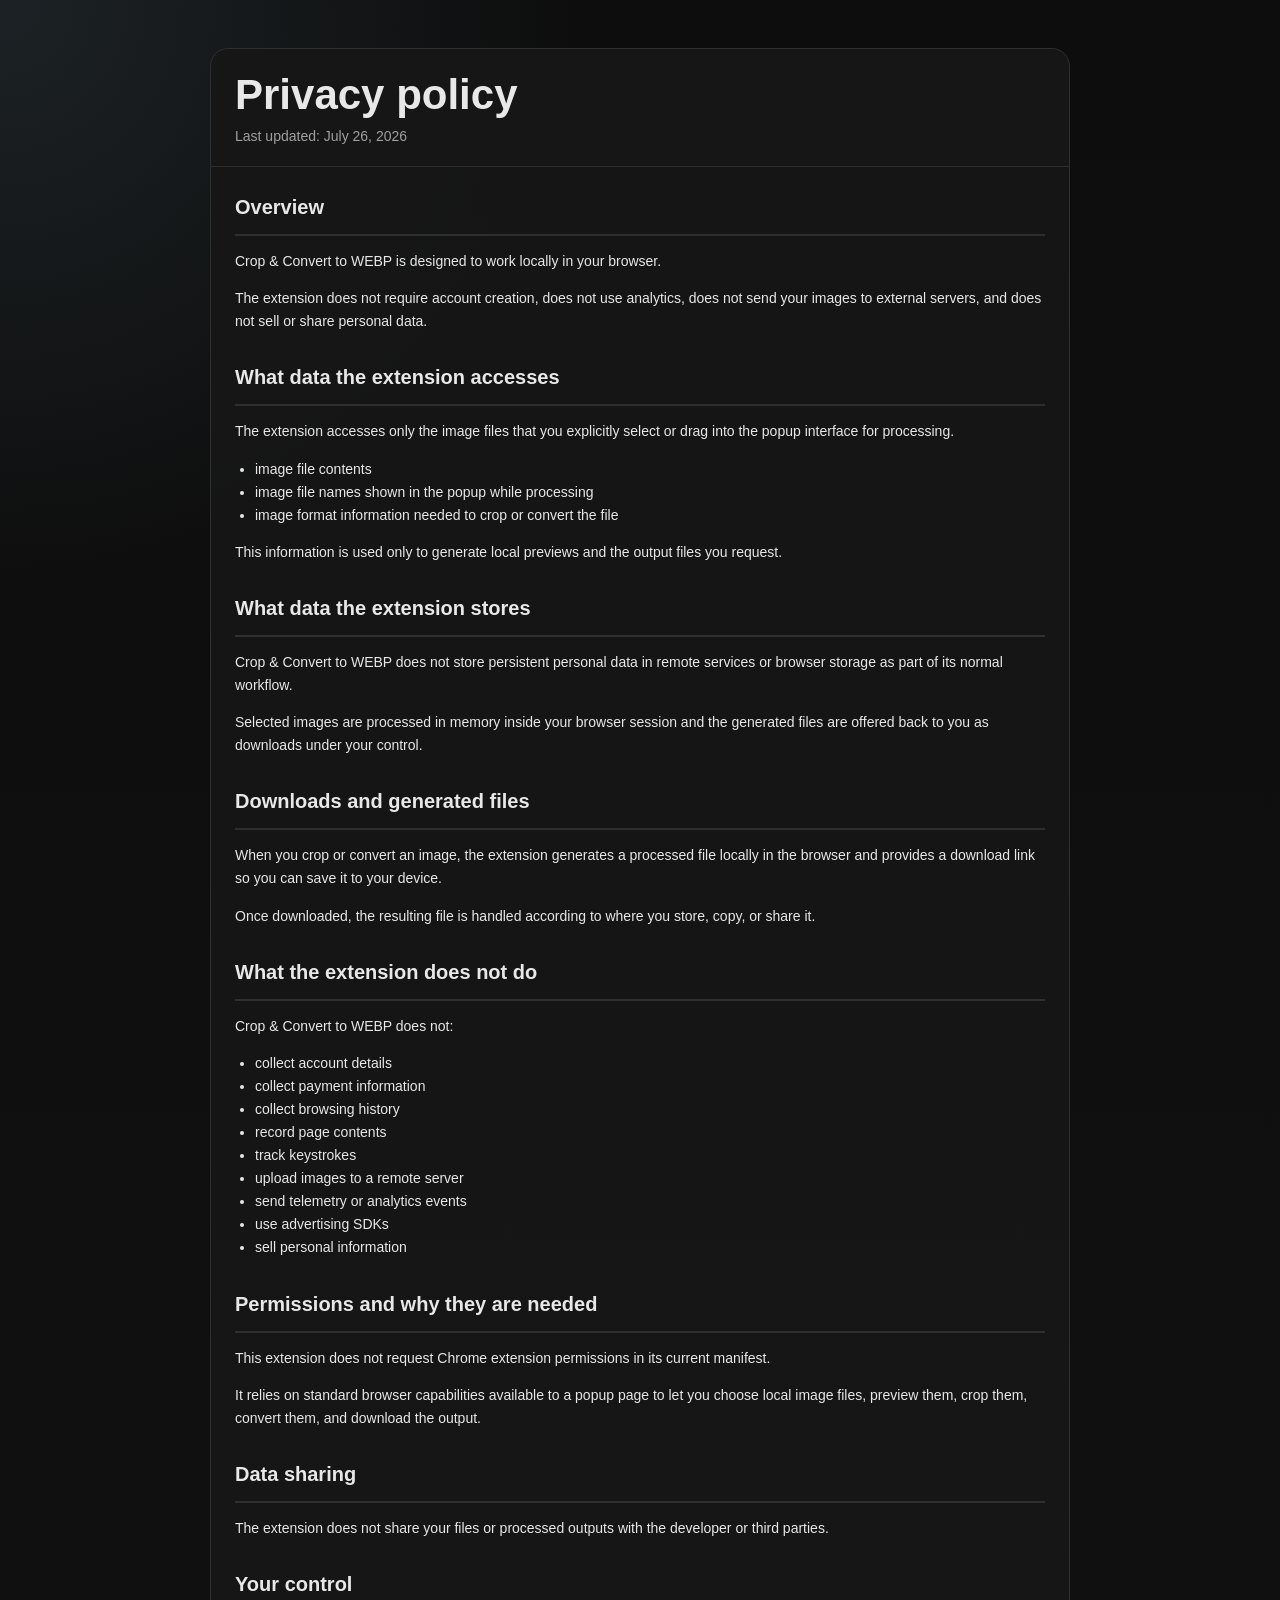
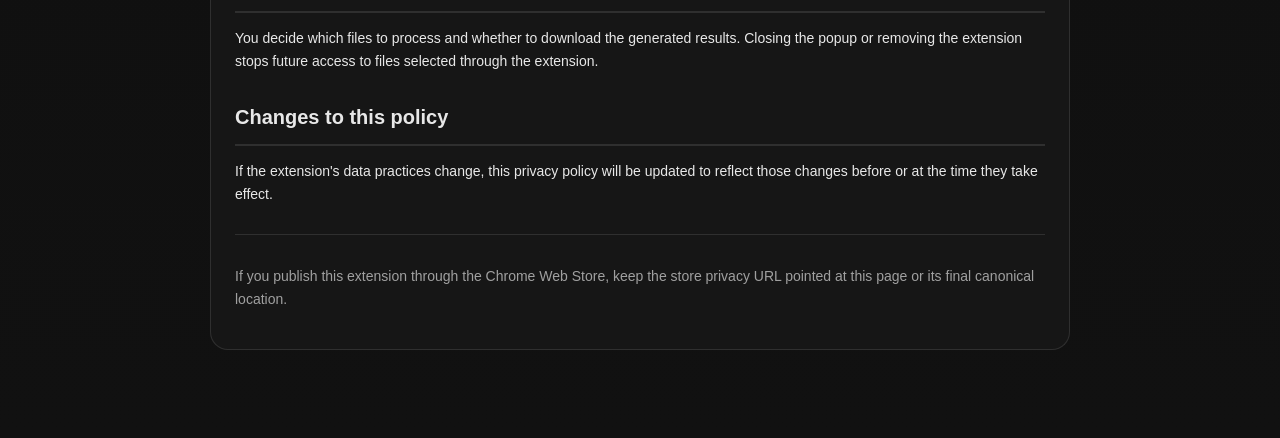
==== docs/privacy/index.html @ 6e44d139 "Add privacy pages" ====
<!doctype html>
<html lang="en">
  <head>
    <meta charset="UTF-8" />
    <meta name="viewport" content="width=device-width, initial-scale=1.0" />
    <title>Privacy policy | Crop & Convert to WEBP</title>
    <meta name="robots" content="noindex, nofollow" />
    <meta name="googlebot" content="noindex, nofollow" />
    <meta
      name="description"
      content="Privacy policy for Crop & Convert to WEBP, a Chrome extension that crops and converts images locally in your browser."
    />
    <style>
      :root {
        --bg: #0d0d0d;
        --panel: #171717;
        --panel-2: #202020;
        --ink: #e8e8e8;
        --muted: #a0a0a0;
        --line: #2f2f2f;
        --accent: #6b8fa3;
      }

      * {
        box-sizing: border-box;
      }

      body {
        margin: 0;
        background:
          radial-gradient(circle at top left, rgba(107, 143, 163, 0.16), transparent 24%),
          linear-gradient(180deg, #0d0d0d 0%, #111111 100%);
        color: var(--ink);
        font-family: "JetBrains Mono", "IBM Plex Sans", "Consolas", sans-serif;
        line-height: 1.65;
      }

      .shell {
        width: min(860px, calc(100vw - 32px));
        margin: 48px auto;
        padding: 0 0 40px;
      }

      .hero {
        padding: 24px 24px 18px;
        border: 1px solid var(--line);
        border-radius: 18px 18px 0 0;
        background: rgba(23, 23, 23, 0.94);
      }

      .hero h1 {
        margin: 0 0 8px;
        font-size: clamp(30px, 5vw, 42px);
        line-height: 1.05;
      }

      .hero p {
        margin: 0;
        color: var(--muted);
        font-size: 14px;
      }

      .policy {
        padding: 24px;
        border: 1px solid var(--line);
        border-top: 0;
        border-radius: 0 0 18px 18px;
        background: rgba(23, 23, 23, 0.9);
      }

      h2 {
        margin: 28px 0 10px;
        font-size: 20px;
      }

      h3 {
        margin: 22px 0 8px;
        font-size: 16px;
      }

      p,
      li {
        font-size: 14px;
      }

      ul {
        margin: 8px 0 0;
        padding-left: 20px;
      }

      code {
        padding: 1px 5px;
        border: 1px solid var(--line);
        border-radius: 5px;
        background: var(--panel-2);
        color: var(--ink);
        font-family: inherit;
        font-size: 13px;
      }

      .footer {
        margin-top: 28px;
        padding-top: 16px;
        border-top: 1px solid var(--line);
        color: var(--muted);
        font-size: 12px;
      }

      a {
        color: #d8e4eb;
      }

      @media (max-width: 640px) {
        .shell {
          margin: 20px auto;
        }

        .hero,
        .policy {
          padding: 18px;
        }
      }
    </style>
  </head>
  <body>
    <main class="shell">
      <section class="hero">
        <h1>Privacy policy</h1>
        <p>Last updated: July 26, 2026</p>
      </section>

      <article class="policy">
        <h2 style="margin-top: 0px">Overview</h2>
        <hr style="border: 1px solid var(--line);" />
        <p>
          Crop &amp; Convert to WEBP is designed to work locally in your browser.
        </p>
        <p>
          The extension does not require account creation, does not use analytics,
          does not send your images to external servers, and does not sell or share
          personal data.
        </p>

        <h2>What data the extension accesses</h2>
        <hr style="border: 1px solid var(--line);" />
        <p>
          The extension accesses only the image files that you explicitly select
          or drag into the popup interface for processing.
        </p>
        <ul>
          <li>image file contents</li>
          <li>image file names shown in the popup while processing</li>
          <li>image format information needed to crop or convert the file</li>
        </ul>
        <p>
          This information is used only to generate local previews and the output
          files you request.
        </p>

        <h2>What data the extension stores</h2>
        <hr style="border: 1px solid var(--line);" />
        <p>
          Crop &amp; Convert to WEBP does not store persistent personal data in
          remote services or browser storage as part of its normal workflow.
        </p>
        <p>
          Selected images are processed in memory inside your browser session and
          the generated files are offered back to you as downloads under your
          control.
        </p>

        <h2>Downloads and generated files</h2>
        <hr style="border: 1px solid var(--line);" />
        <p>
          When you crop or convert an image, the extension generates a processed
          file locally in the browser and provides a download link so you can save
          it to your device.
        </p>
        <p>
          Once downloaded, the resulting file is handled according to where you
          store, copy, or share it.
        </p>

        <h2>What the extension does not do</h2>
        <hr style="border: 1px solid var(--line);" />
        <p>Crop &amp; Convert to WEBP does not:</p>
        <ul>
          <li>collect account details</li>
          <li>collect payment information</li>
          <li>collect browsing history</li>
          <li>record page contents</li>
          <li>track keystrokes</li>
          <li>upload images to a remote server</li>
          <li>send telemetry or analytics events</li>
          <li>use advertising SDKs</li>
          <li>sell personal information</li>
        </ul>

        <h2>Permissions and why they are needed</h2>
        <hr style="border: 1px solid var(--line);" />
        <p>
          This extension does not request Chrome extension permissions in its
          current manifest.
        </p>
        <p>
          It relies on standard browser capabilities available to a popup page to
          let you choose local image files, preview them, crop them, convert them,
          and download the output.
        </p>

        <h2>Data sharing</h2>
        <hr style="border: 1px solid var(--line);" />
        <p>
          The extension does not share your files or processed outputs with the
          developer or third parties.
        </p>

        <h2>Your control</h2>
        <hr style="border: 1px solid var(--line);" />
        <p>
          You decide which files to process and whether to download the generated
          results. Closing the popup or removing the extension stops future access
          to files selected through the extension.
        </p>

        <h2>Changes to this policy</h2>
        <hr style="border: 1px solid var(--line);" />
        <p>
          If the extension's data practices change, this privacy policy will be
          updated to reflect those changes before or at the time they take effect.
        </p>

        <div class="footer">
          <p>
            If you publish this extension through the Chrome Web Store, keep the
            store privacy URL pointed at this page or its final canonical location.
          </p>
        </div>
      </article>
    </main>
  </body>
</html>
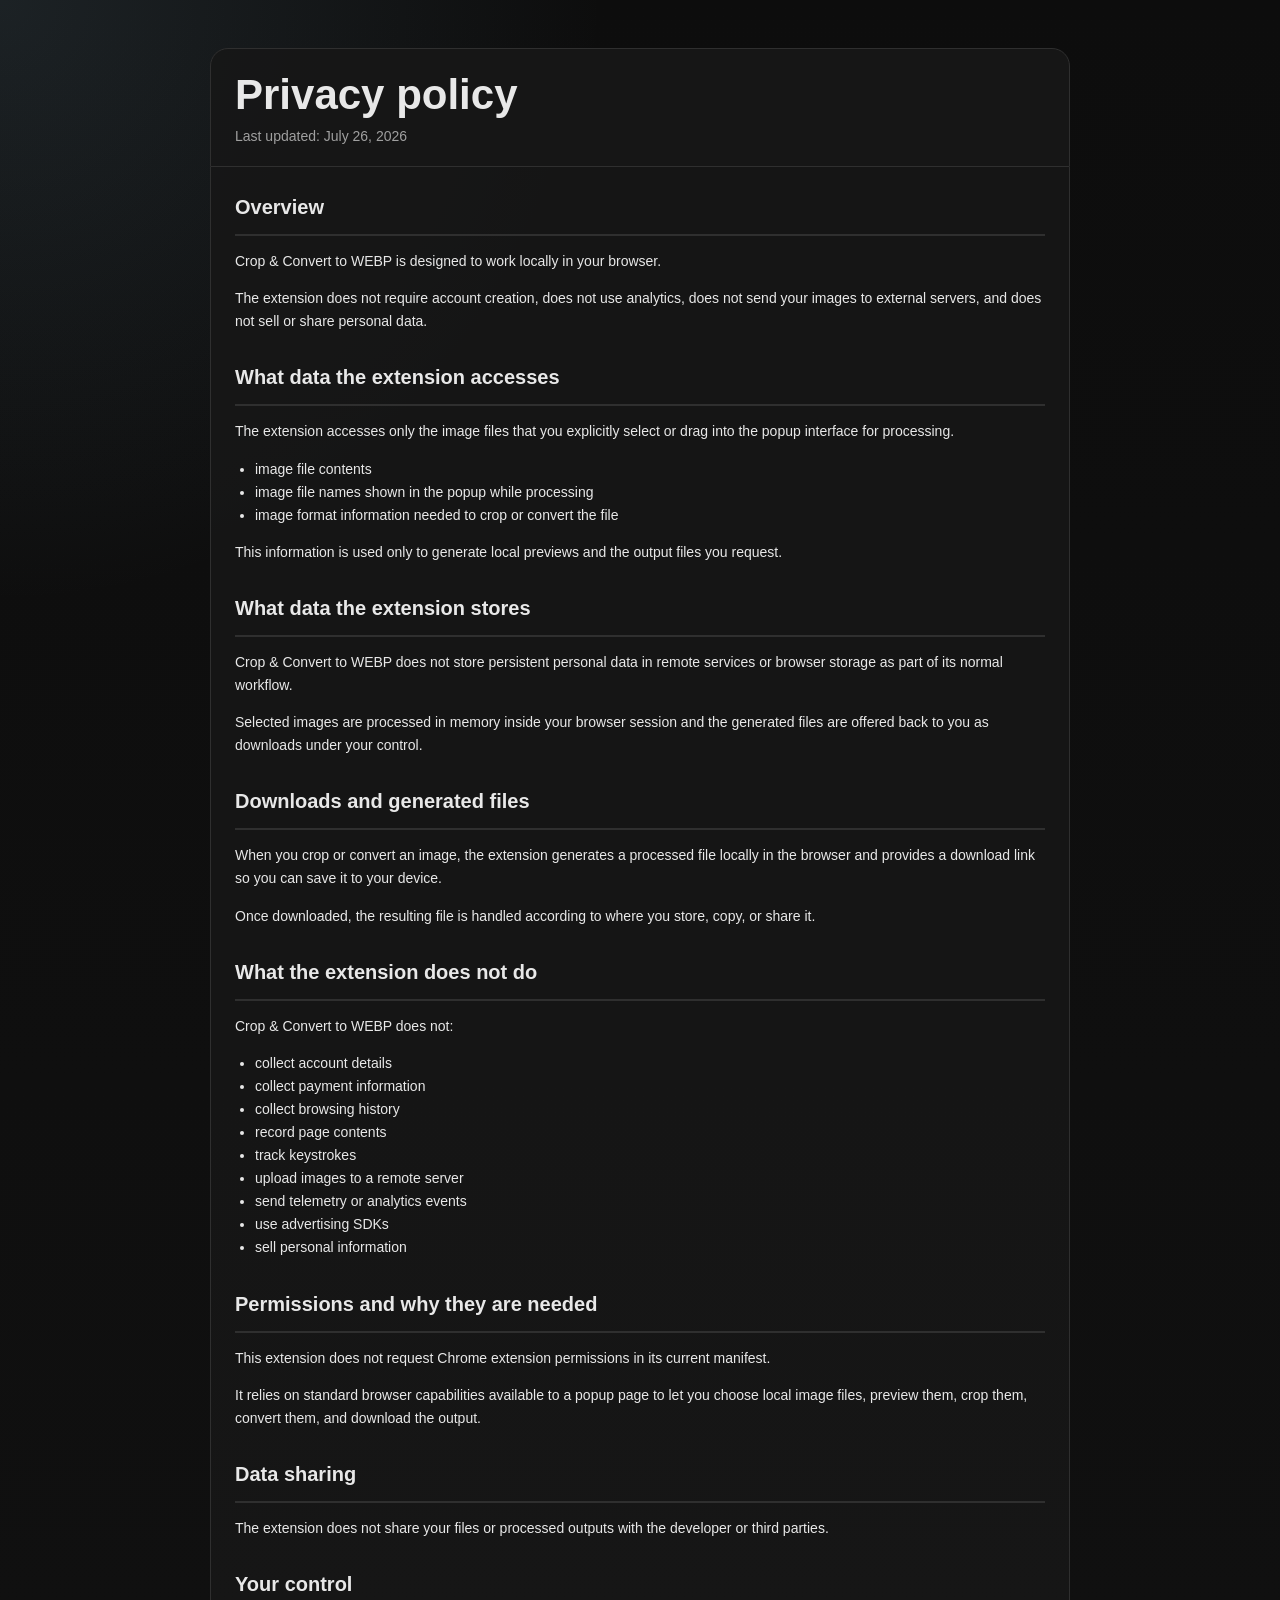
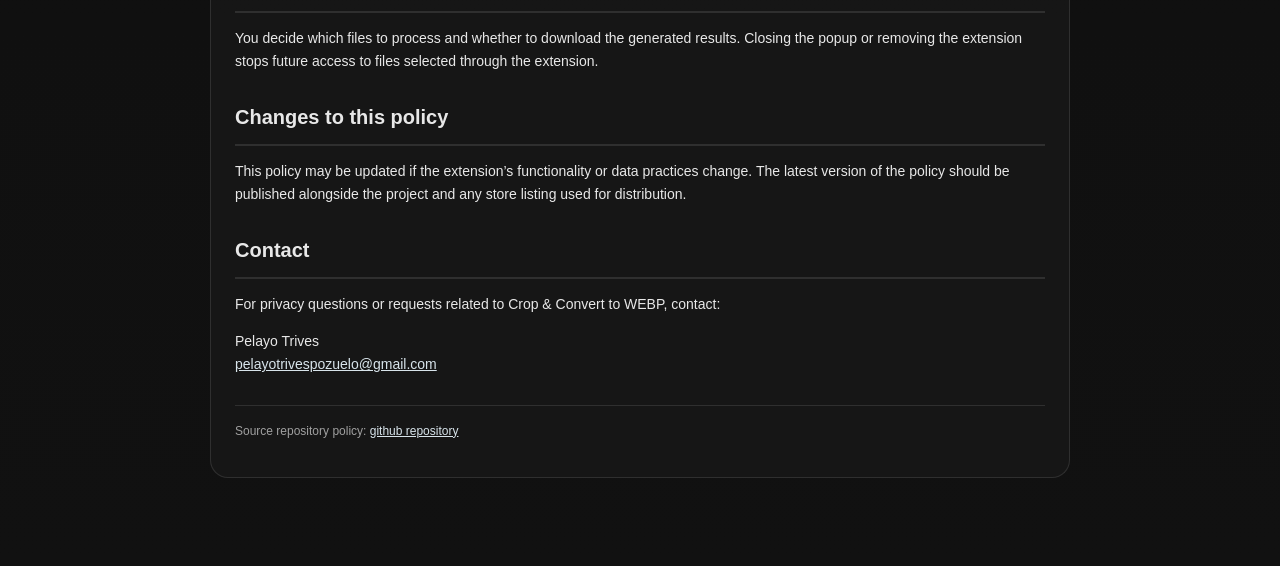
==== commit 5985e456: "Add license and finalize privacy docs" ====
--- a/docs/privacy/index.html
+++ b/docs/privacy/index.html
@@ -4,6 +4,7 @@
     <meta charset="UTF-8" />
     <meta name="viewport" content="width=device-width, initial-scale=1.0" />
     <title>Privacy policy | Crop & Convert to WEBP</title>
+    <link rel="icon" type="image/png" href="../../icons/icon32.png" />
     <meta name="robots" content="noindex, nofollow" />
     <meta name="googlebot" content="noindex, nofollow" />
     <meta
@@ -226,16 +227,25 @@
         <h2>Changes to this policy</h2>
         <hr style="border: 1px solid var(--line);" />
         <p>
-          If the extension's data practices change, this privacy policy will be
-          updated to reflect those changes before or at the time they take effect.
-        </p>
-
-        <div class="footer">
-          <p>
-            If you publish this extension through the Chrome Web Store, keep the
-            store privacy URL pointed at this page or its final canonical location.
-          </p>
-        </div>
+          This policy may be updated if the extension’s functionality or data
+          practices change. The latest version of the policy should be published
+          alongside the project and any store listing used for distribution.
+        </p>
+
+        <h2>Contact</h2>
+        <hr style="border: 1px solid var(--line);" />
+        <p>
+          For privacy questions or requests related to Crop & Convert to WEBP, contact:
+        </p>
+        <p>
+          Pelayo Trives<br />
+          <a href="mailto:pelayotrivespozuelo@gmail.com">pelayotrivespozuelo@gmail.com</a>
+        </p>
+
+        <p class="footer">
+          Source repository policy:
+          <a href="https://github.com/pelayotrives/crop-and-convert" rel="noopener noreferrer">github repository</a>
+        </p>
       </article>
     </main>
   </body>
